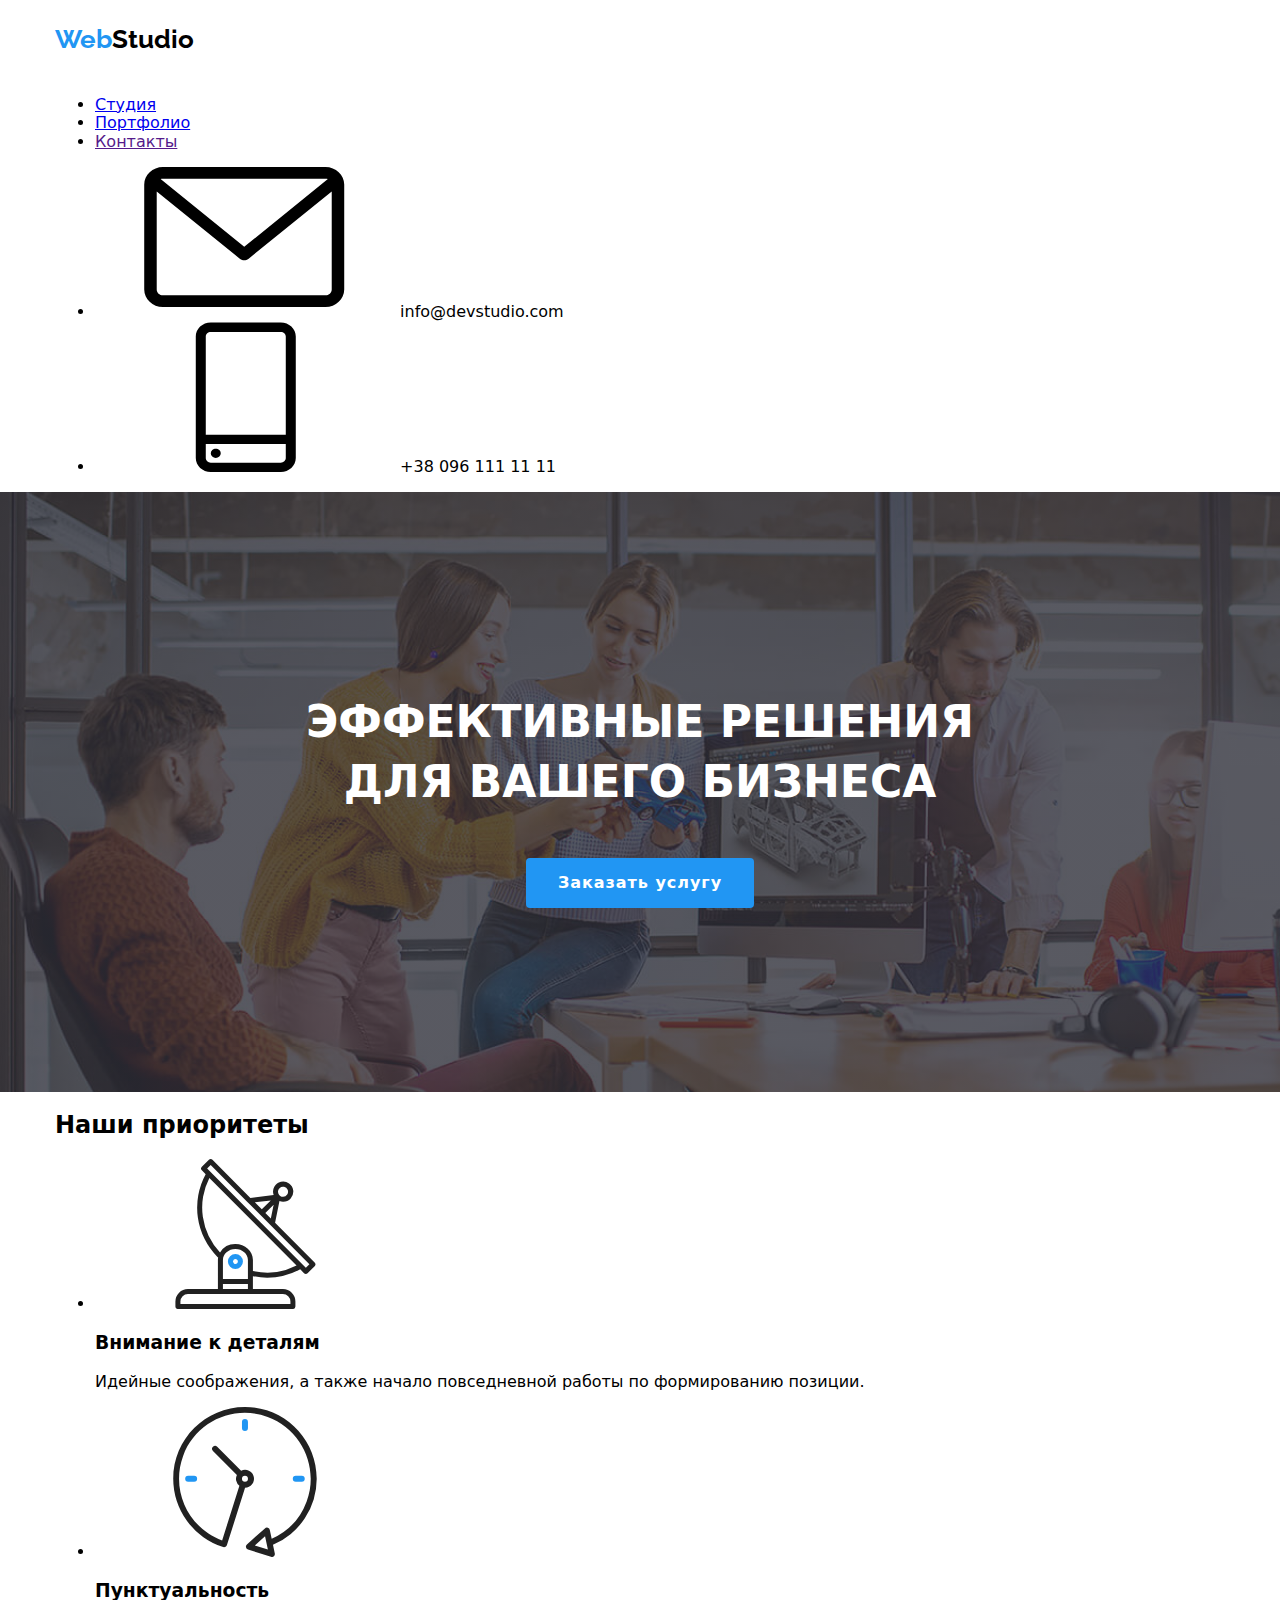
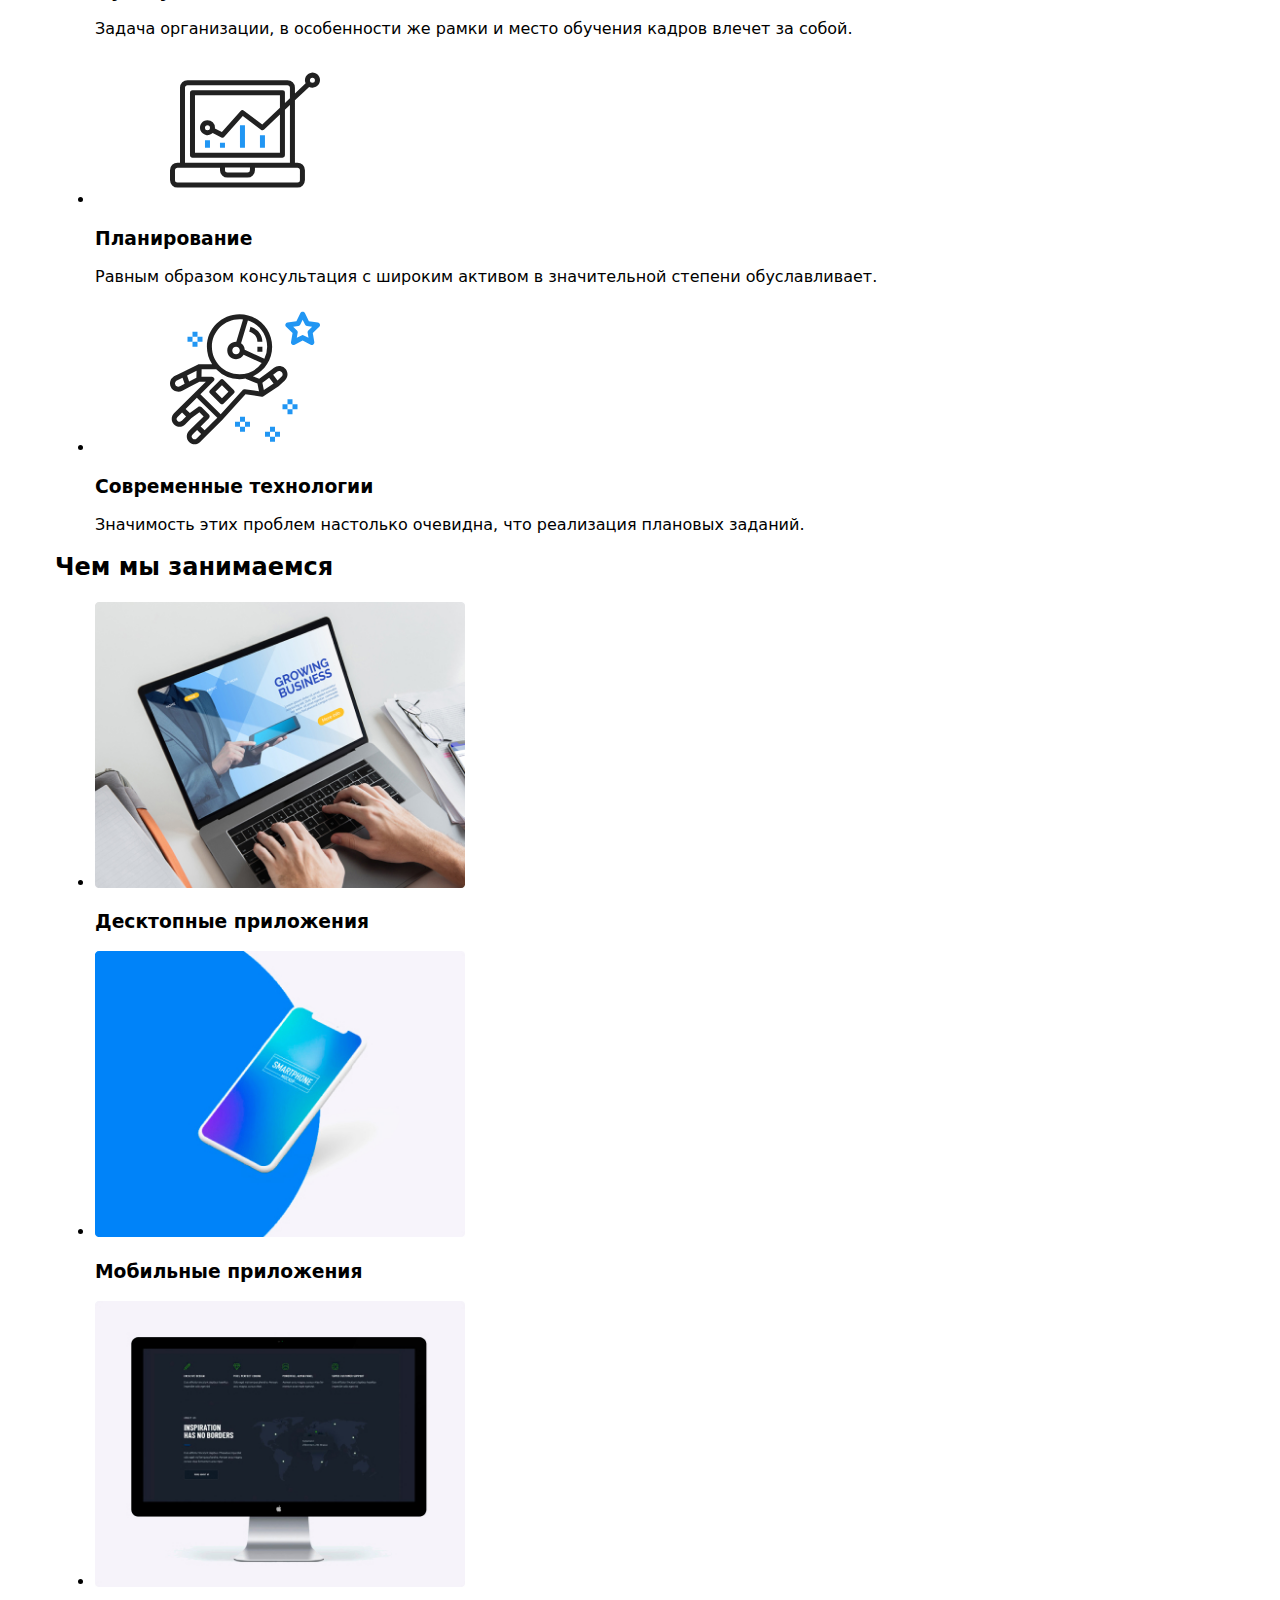
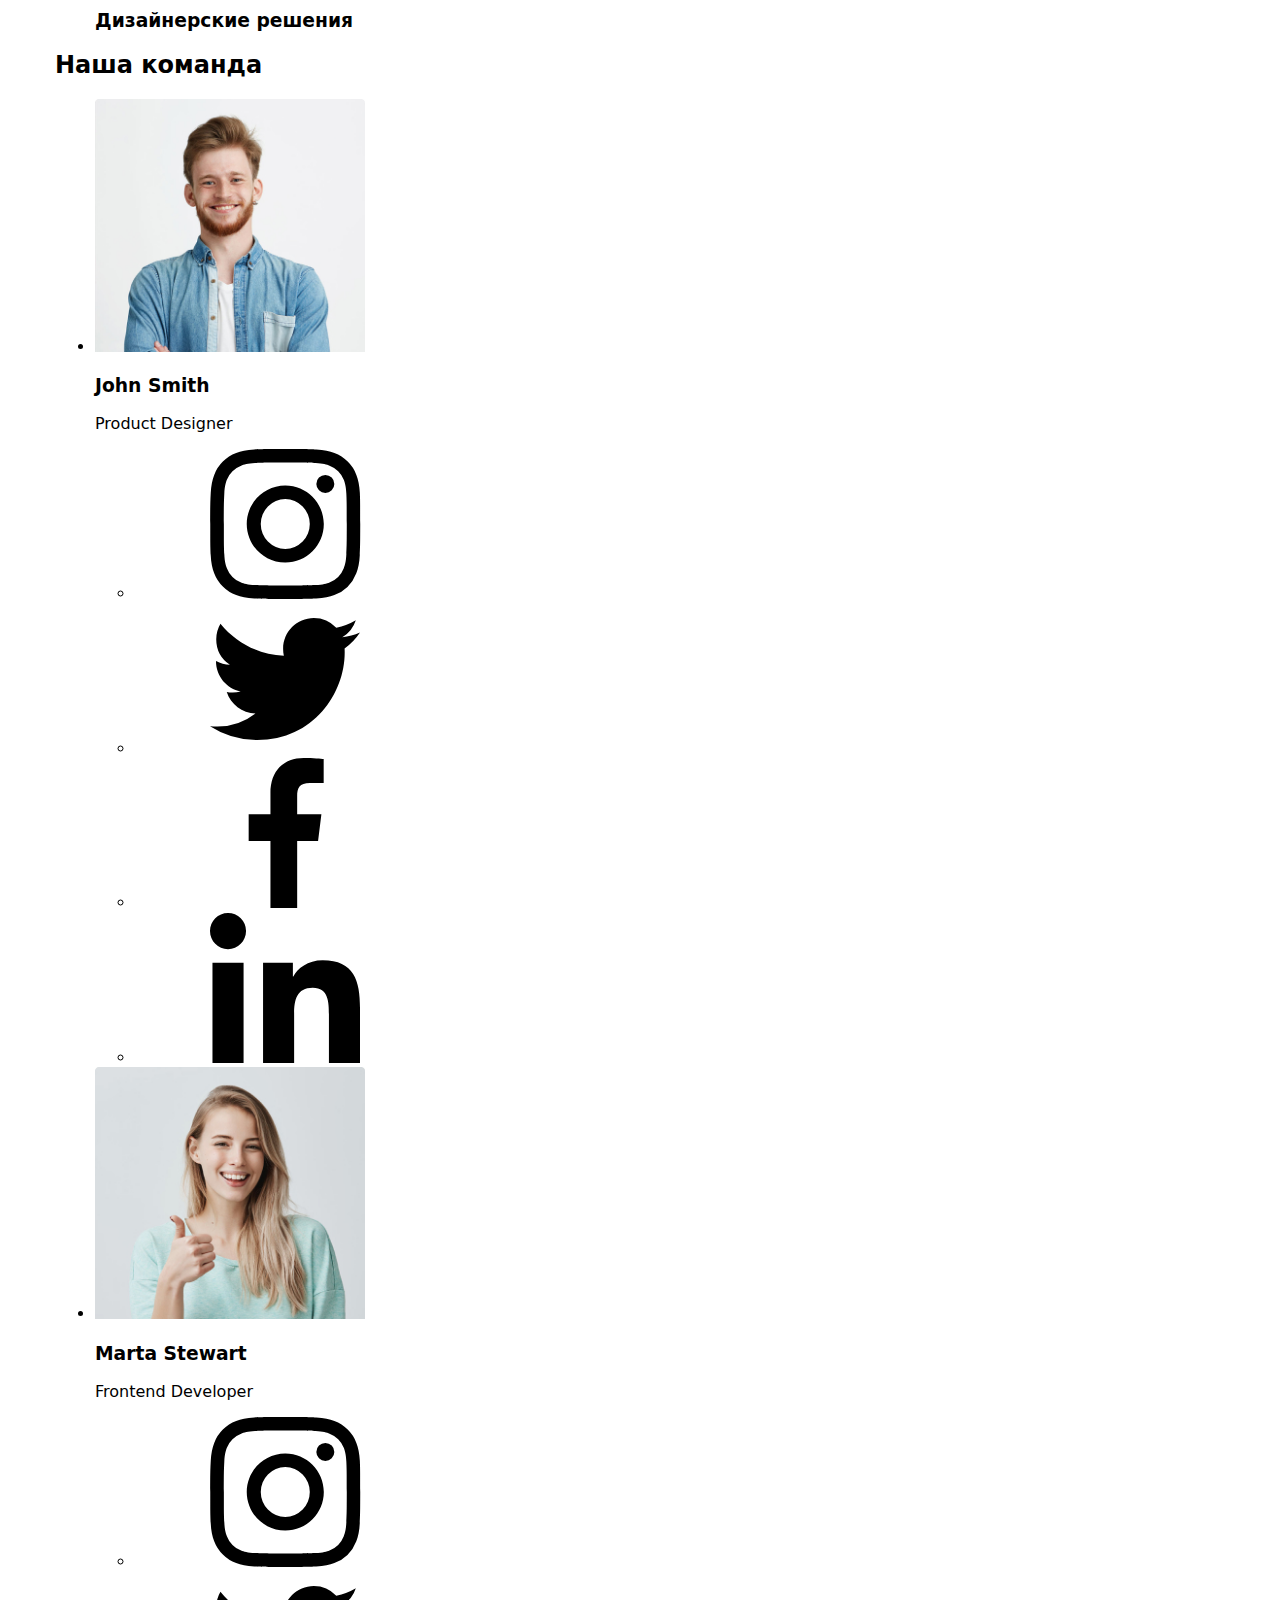
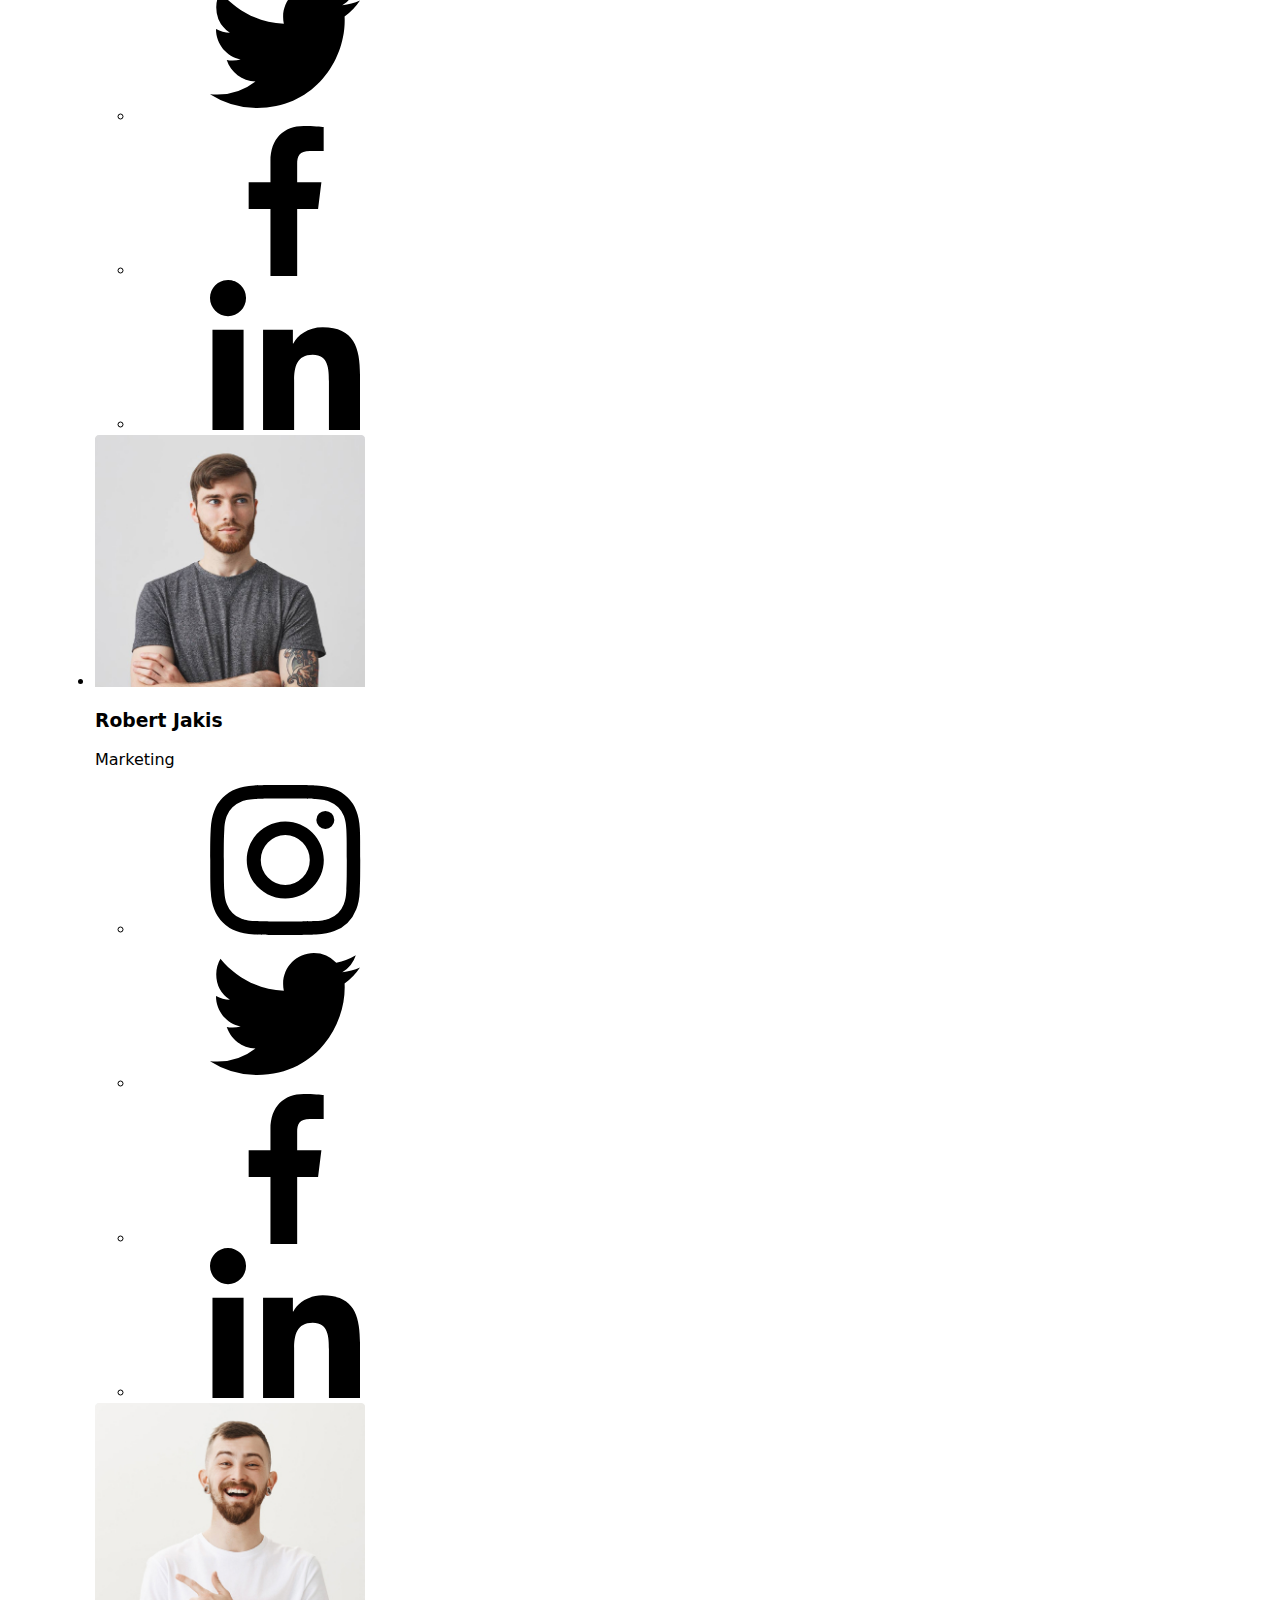
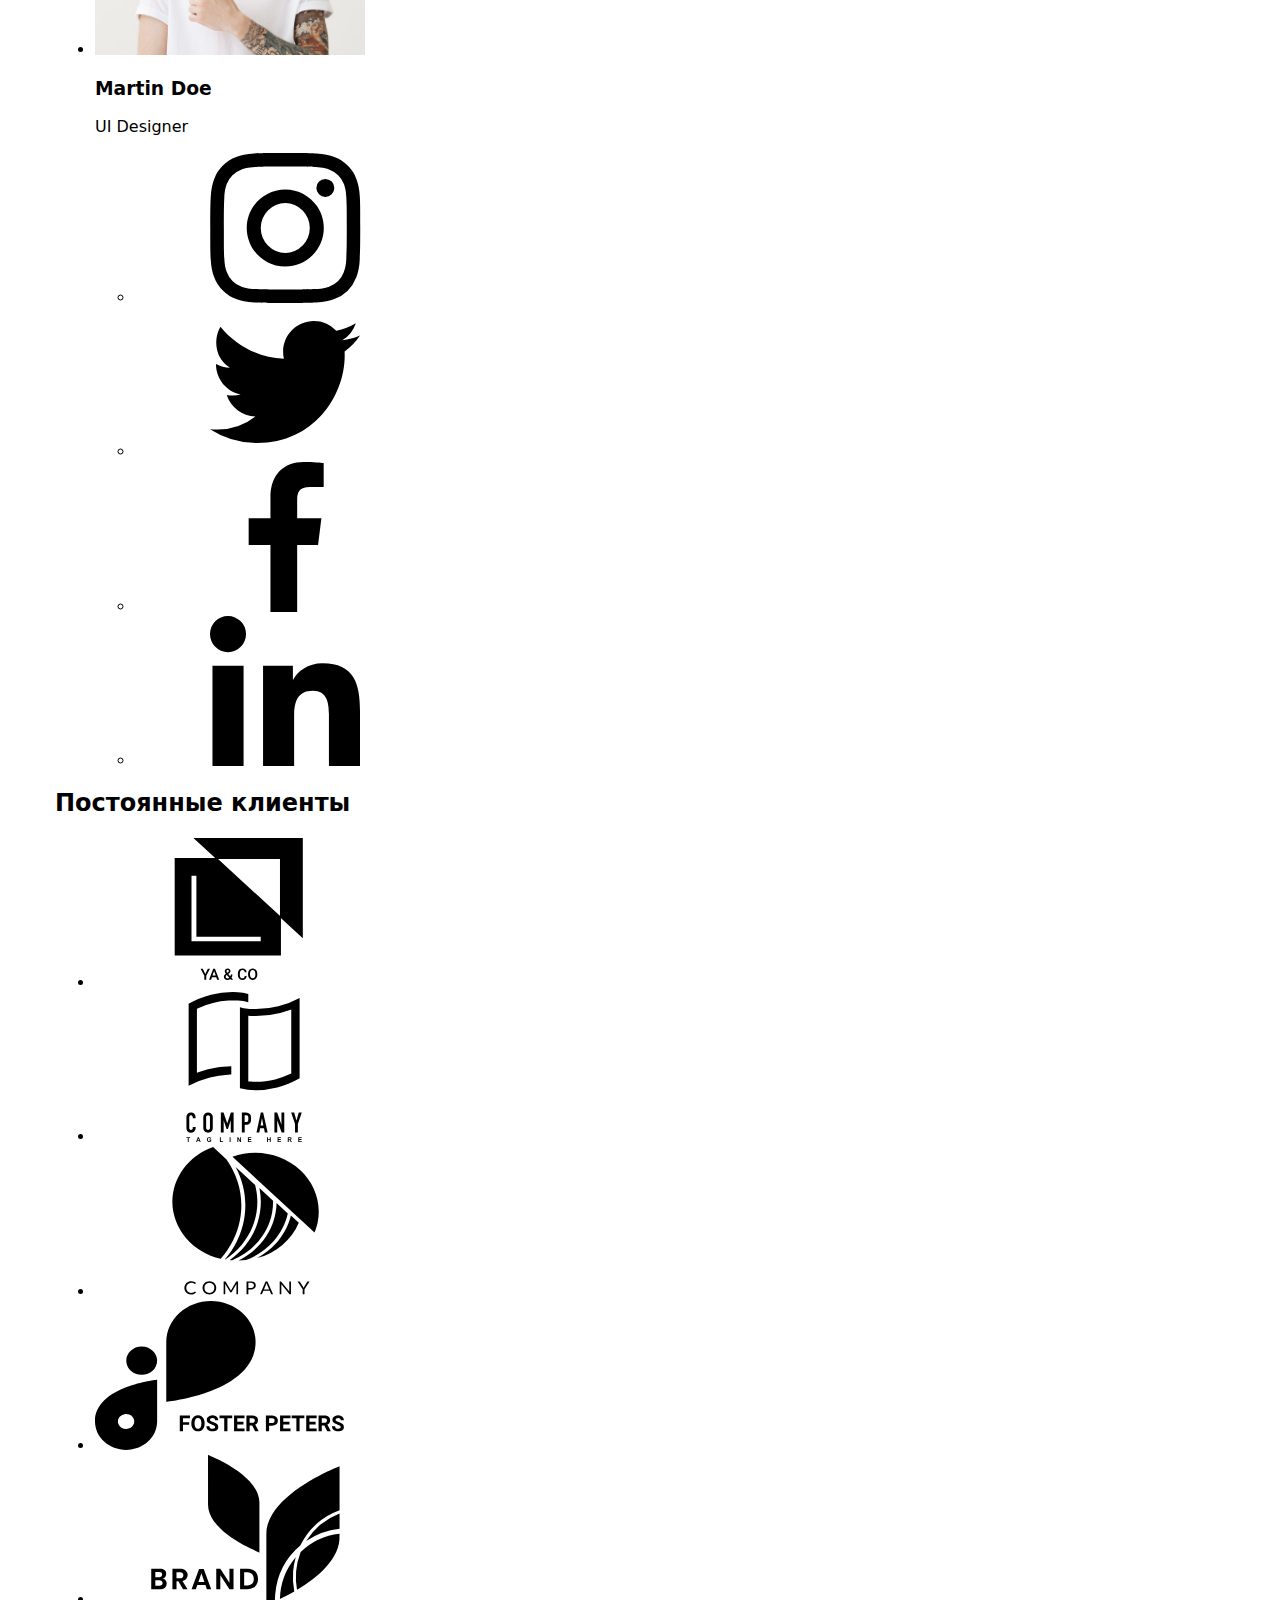
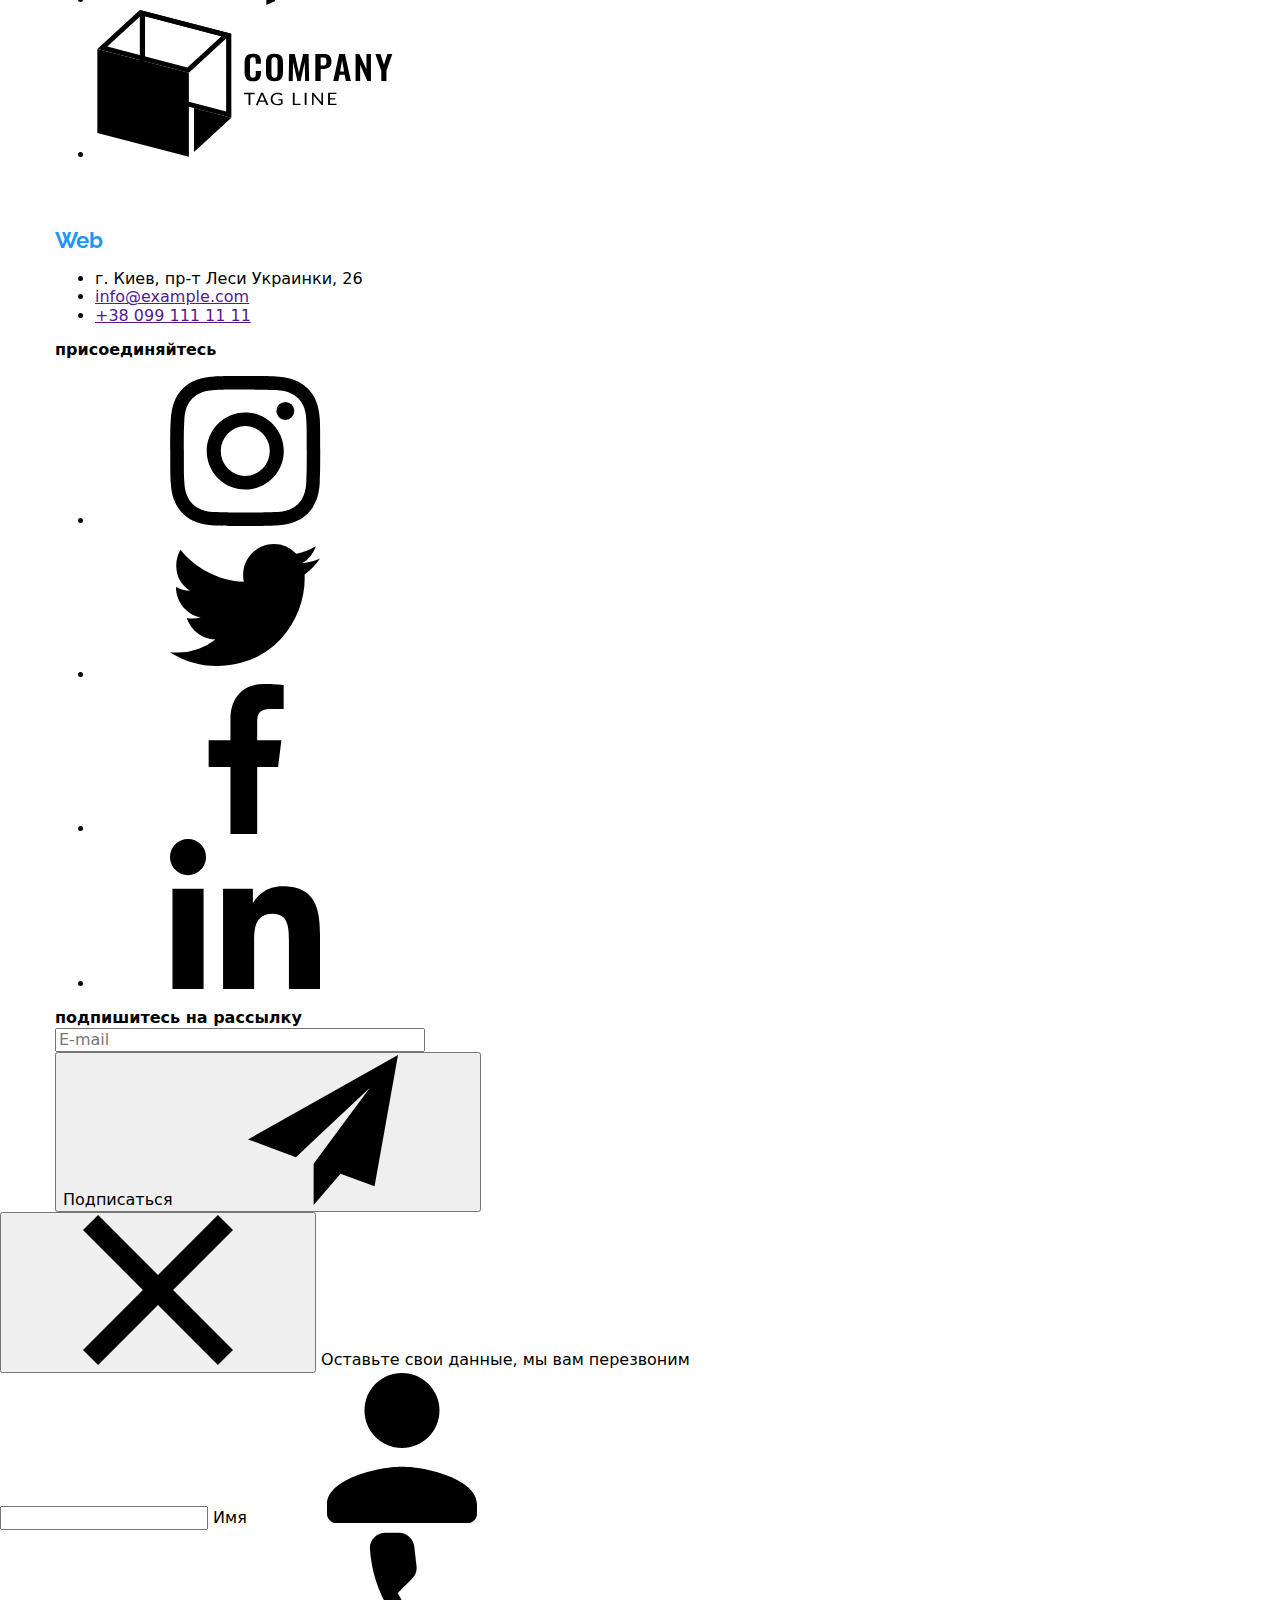
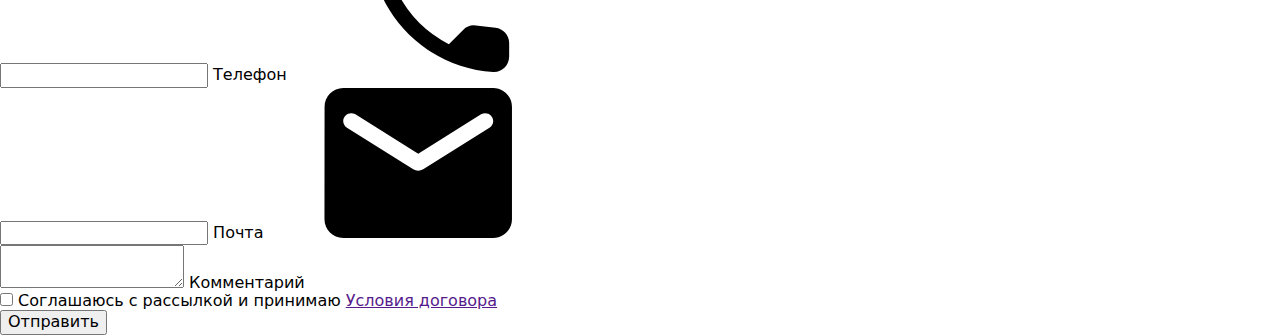
==== index.html @ 0443907f "добавляет материалы" ====
<!DOCTYPE html>
<html lang="ru">
  <head>
    <meta charset="UTF-8" />
    <meta name="viewport" content="width=device-width, initial-scale=1.0" />
    <title>Web Studio</title>
    <link
      href="https://fonts.googleapis.com/css2?family=Raleway:wght@400;700&family=Roboto:wght@400;500;700&display=swap"
      rel="stylesheet"
    />
    <link
      rel="stylesheet"
      href="https://cdnjs.cloudflare.com/ajax/libs/modern-normalize/0.6.0/modern-normalize.min.css"
    />
    <link rel="stylesheet" href="./css/headerfooter.css" />
    <link rel="stylesheet" href="./css/main.min.css" />
  </head>
  <body>
    <!-- Шапка сайта -->
    <header class="site-header container">
      <div class="nav-container">
        <nav class="site-nav nav-container">
          <a href="./index.html" class="logo link">
            <span class="logo-one">Web</span>Studio</a
          >
          <ul class="nav-list">
            <li class="item">
              <a href="./index.html" class="nav-link active">Студия</a>
            </li>
            <li class="item">
              <a href="./portfolio.html" target="_blank" class="nav-link"
                >Портфолио</a
              >
            </li>
            <li class="item">
              <a href="" target="_blank" class="nav-link">Контакты</a>
            </li>
          </ul>
        </nav>
        <ul class="contacts nav-contacts">
          <li class="item nav-icon">
            <a href="" class="link">
              <svg class="envelope decor">
                <use href="./images/symbol-defs.svg#icon-envelope"></use>
              </svg>
              info@devstudio.com</a
            >
          </li>
          <li class="item nav-icon">
            <a href="" class="link">
              <svg class="smartphone decor">
                <use href="./images/symbol-defs.svg#icon-smartphone"></use>
              </svg>
              +38 096 111 11 11</a
            >
          </li>
        </ul>
      </div>
    </header>
    <main class="uniq-content">
      <!-- Герой (главный заголовок)-->
      <section class="hero">
        <h1 class="hero-title">
          эффективные решения <br />
          для вашего бизнеса
        </h1>

        <button data-modal-open type="submit" class="link-hero">
          Заказать услугу
        </button>
      </section>
      <!-- Наши приоритеты -->
      <section class="section">
        <div class="container">
          <h2 class="visually-hidden">Наши приоритеты</h2>
          <ul class="prioritiets icon prioritets-list">
            <li class="size-item item">
              <div class="backgr">
                <svg class="size">
                  <use href="./images/symbol-defs.svg#icon-anten"></use>
                </svg>
              </div>
              <h3 class="title-three">Внимание к деталям</h3>
              <p class="paragraf">
                Идейные соображения, а также начало повседневной работы по
                формированию позиции.
              </p>
            </li>
            <li class="item size-item">
              <div class="backgr">
                <svg class="size">
                  <use href="./images/symbol-defs.svg#icon-clock"></use>
                </svg>
              </div>
              <h3 class="title-three">Пунктуальность</h3>
              <p class="paragraf">
                Задача организации, в особенности же рамки и место обучения
                кадров влечет за собой.
              </p>
            </li>
            <li class="item size-item">
              <div class="backgr">
                <svg class="size">
                  <use href="./images/symbol-defs.svg#icon-diagram"></use>
                </svg>
              </div>
              <h3 class="title-three">Планирование</h3>
              <p class="paragraf">
                Равным образом консультация с широким активом в значительной
                степени обуславливает.
              </p>
            </li>
            <li class="item size-item">
              <div class="backgr">
                <svg class="size">
                  <use href="./images/symbol-defs.svg#icon-astronaut"></use>
                </svg>
              </div>
              <h3 class="title-three">Современные технологии</h3>
              <p class="paragraf">
                Значимость этих проблем настолько очевидна, что реализация
                плановых заданий.
              </p>
            </li>
          </ul>
        </div>
      </section>
      <section class="section">
        <div class="container border">
          <h2 class="section-title">Чем мы занимаемся</h2>
          <ul class="prioritiets prioritets-list">
            <li class="item item-size">
              <img src="./images/ноутбук.jpg" alt="" width="370" />
              <h3 class="three">Десктопные приложения</h3>
            </li>
            <li class="item item-size">
              <img src="./images/box.jpg" alt="" width="370" />
              <h3 class="three">Мобильные приложения</h3>
            </li>
            <li class="item item-size">
              <img src="./images/манитор.jpg" alt="" width="370" />
              <h3 class="three">Дизайнерские решения</h3>
            </li>
          </ul>
        </div>
      </section>
      <section class="section fon">
        <div class="container">
          <h2 class="section-title padding-title">Наша команда</h2>
          <ul class="prioritiets">
            <li class="item comanda size-item">
              <img src="./images/John.jpg" alt="John Smith" width="270" />
              <h3 lang="en" class="name">John Smith</h3>
              <p class="prof">Product Designer</p>
              <ul class="list">
                <li class="socset-item">
                  <a href="" aria-label="Ссылка на Instagram" class="socset"
                    ><svg class="socset-icon">
                      <use href="./images/symbol-defs.svg#icon-instagram"></use>
                    </svg>
                  </a>
                </li>
                <li class="socset-item">
                  <a href="" aria-label="Ссылка на Twitter" class="socset"
                    ><svg class="socset-icon">
                      <use
                        href="./images/symbol-defs.svg#icon-twitter"
                      ></use></svg
                  ></a>
                </li>
                <li class="socset-item">
                  <a href="" aria-label="Ссылка на Facebook" class="socset"
                    ><svg class="socset-icon">
                      <use
                        href="./images/symbol-defs.svg#icon-facebook"
                      ></use></svg
                  ></a>
                </li>
                <li class="socset-item">
                  <a href="" aria-label="Ссылка на LinkedIn" class="socset"
                    ><svg class="socset-icon">
                      <use
                        href="./images/symbol-defs.svg#icon-linkedingrey"
                      ></use></svg
                  ></a>
                </li>
              </ul>
            </li>
            <li class="item comanda size-item">
              <img src="./images/Marta.jpg" alt="Marta Stewart" width="270" />
              <h3 lang="en" class="name">Marta Stewart</h3>
              <p class="prof">Frontend Developer</p>
              <ul class="list">
                <li class="socset-item">
                  <a href="" aria-label="Ссылка на Instagram" class="socset"
                    ><svg class="socset-icon">
                      <use href="./images/symbol-defs.svg#icon-instagram"></use>
                    </svg>
                  </a>
                </li>
                <li class="socset-item">
                  <a href="" aria-label="Ссылка на Twitter" class="socset"
                    ><svg class="socset-icon">
                      <use
                        href="./images/symbol-defs.svg#icon-twitter"
                      ></use></svg
                  ></a>
                </li>
                <li class="socset-item">
                  <a href="" aria-label="Ссылка на Facebook" class="socset"
                    ><svg class="socset-icon">
                      <use
                        href="./images/symbol-defs.svg#icon-facebook"
                      ></use></svg
                  ></a>
                </li>
                <li class="socset-item">
                  <a href="" aria-label="Ссылка на LinkedIn" class="socset"
                    ><svg class="socset-icon">
                      <use
                        href="./images/symbol-defs.svg#icon-linkedingrey"
                      ></use></svg
                  ></a>
                </li>
              </ul>
            </li>
            <li class="item comanda size-item">
              <img src="./images/Robert.jpg" alt="Robert Jakis" width="270" />
              <h3 lang="en" class="name">Robert Jakis</h3>
              <p class="prof">Marketing</p>
              <ul class="list">
                <li class="socset-item">
                  <a href="" aria-label="Ссылка на Instagram" class="socset"
                    ><svg class="socset-icon">
                      <use href="./images/symbol-defs.svg#icon-instagram"></use>
                    </svg>
                  </a>
                </li>
                <li class="socset-item">
                  <a href="" aria-label="Ссылка на Twitter" class="socset"
                    ><svg class="socset-icon">
                      <use
                        href="./images/symbol-defs.svg#icon-twitter"
                      ></use></svg
                  ></a>
                </li>
                <li class="socset-item">
                  <a href="" aria-label="Ссылка на Facebook" class="socset"
                    ><svg class="socset-icon">
                      <use
                        href="./images/symbol-defs.svg#icon-facebook"
                      ></use></svg
                  ></a>
                </li>
                <li class="socset-item">
                  <a href="" aria-label="Ссылка на LinkedIn" class="socset"
                    ><svg class="socset-icon">
                      <use
                        href="./images/symbol-defs.svg#icon-linkedingrey"
                      ></use></svg
                  ></a>
                </li>
              </ul>
            </li>
            <li class="item comanda size-item">
              <img src="./images/Martin.jpg" alt="Martin Doe" width="270" />
              <h3 lang="en" class="name">Martin Doe</h3>
              <p class="prof">UI Designer</p>
              <ul class="list">
                <li class="socset-item">
                  <a href="" aria-label="Ссылка на Instagram" class="socset"
                    ><svg class="socset-icon">
                      <use href="./images/symbol-defs.svg#icon-instagram"></use>
                    </svg>
                  </a>
                </li>
                <li class="socset-item">
                  <a href="" aria-label="Ссылка на Twitter" class="socset"
                    ><svg class="socset-icon">
                      <use
                        href="./images/symbol-defs.svg#icon-twitter"
                      ></use></svg
                  ></a>
                </li>
                <li class="socset-item">
                  <a href="" aria-label="Ссылка на Facebook" class="socset"
                    ><svg class="socset-icon">
                      <use
                        href="./images/symbol-defs.svg#icon-facebook"
                      ></use></svg
                  ></a>
                </li>
                <li class="socset-item">
                  <a href="" aria-label="Ссылка на LinkedIn" class="socset"
                    ><svg class="socset-icon">
                      <use
                        href="./images/symbol-defs.svg#icon-linkedingrey"
                      ></use></svg
                  ></a>
                </li>
              </ul>
            </li>
          </ul>
        </div>
      </section>
      <section class="section">
        <div class="container">
          <h2 class="section-title">Постоянные клиенты</h2>
          <ul class="prioritiets">
            <li class="item">
              <a href="" class="backgrlogo"
                ><svg class="logoone">
                  <use href="./images/symbol-defs.svg#icon-logo1"></use></svg
              ></a>
            </li>
            <li class="item">
              <a href="" class="backgrlogo"
                ><svg class="logotwo">
                  <use href="./images/symbol-defs.svg#icon-logo2"></use></svg
              ></a>
            </li>
            <li class="item">
              <a href="" class="backgrlogo">
                <svg class="logothree">
                  <use href="./images/symbol-defs.svg#icon-logo3"></use></svg
              ></a>
            </li>
            <li class="item">
              <a href="" class="backgrlogo"
                ><svg class="logofoure">
                  <use href="./images/symbol-defs.svg#icon-logo4"></use></svg
              ></a>
            </li>
            <li class="item">
              <a href="" class="backgrlogo"
                ><svg class="logofive">
                  <use href="./images/symbol-defs.svg#icon-logo5"></use></svg
              ></a>
            </li>
            <li class="item">
              <a href="" class="backgrlogo"
                ><svg class="logosix">
                  <use href="./images/symbol-defs.svg#icon-logo6"></use></svg
              ></a>
            </li>
          </ul>
        </div>
      </section>
    </main>
    <footer>
      <div class="footer-conteiner container">
        <div class="item-adress">
          <a href="./index.html" class="logo-footer link">
            <span class="logo-one">Web</span
            ><span class="logo-two">Studio</span></a
          >
          <ul>
            <li class="adress">г. Киев, пр-т Леси Украинки, 26</li>
            <li><a href="" class="adress-link">info@example.com</a></li>
            <li><a href="" class="adress-link">+38 099 111 11 11</a></li>
          </ul>
        </div>
        <div class="item-network">
          <b class="join">присоединяйтесь</b>
          <ul class="network">
            <li>
              <a
                href=""
                aria-label="Ссылка на Instagram"
                class="socsetfooter backgrfooter"
              >
                <svg class="socset-icon-footer">
                  <use href="./images/symbol-defs.svg#icon-instagram"></use>
                </svg>
              </a>
            </li>
            <li>
              <a
                href=""
                aria-label="Ссылка на Twitter"
                class="socsetfooter backgrfooter"
              >
                <svg class="socset-icon-footer">
                  <use href="./images/symbol-defs.svg#icon-twitter"></use></svg
              ></a>
            </li>
            <li>
              <a
                href=""
                aria-label="Ссылка на Facebook"
                class="socsetfooter backgrfooter"
              >
                <svg class="socset-icon-footer">
                  <use href="./images/symbol-defs.svg#icon-facebook"></use></svg
              ></a>
            </li>
            <li>
              <a
                href=""
                aria-label="Ссылка на LinkedIn"
                class="socsetfooter backgrfooter"
              >
                <svg class="socset-icon-footer">
                  <use
                    href="./images/symbol-defs.svg#icon-linkedingrey"
                  ></use></svg
              ></a>
            </li>
          </ul>
        </div>
        <div class="item-input">
          <b class="join">подпишитесь на рассылку</b>
          <div class="inputbutton">
            <form>
              <input
                type="email"
                name="email"
                id="emeil"
                placeholder="E-mail"
                size="40"
                class="input"
              />
            </form>
            <button type="submit" class="button">
              Подписаться<span
                ><svg class="icon-button">
                  <use href="./images/symbol-defs.svg#icon-plain"></use></svg
              ></span>
            </button>
          </div>
        </div>
      </div>
    </footer>
    <div class="backdrop is-hidden" data-modal>
      <form class="form-order" class="modal">
        <button type="button" class="button-x" data-modal-close>
          <span
            ><svg class="icon-x">
              <use href="./images/symbol-defs.svg#icon-X"></use></svg
          ></span>
        </button>
        <span class="name-order">Оставьте свои данные, мы вам перезвоним</span>
        <div class="form-window">
          <input
            type="text"
            name="name"
            id="text"
            class="input-order"
            placeholder=" "
          />

          <label for="name" class="label-order">Имя</label>
          <svg class="icon-form">
            <use href="./images/symbol-defs.svg#icon-Vector"></use>
          </svg>
        </div>
        <div class="form-window">
          <input
            type="tel"
            name="tel"
            id="telephone"
            class="input-order"
            placeholder=" "
          />

          <label for="tel" class="label-order">Телефон</label>
          <svg class="icon-form">
            <use href="./images/symbol-defs.svg#icon-tel"></use>
          </svg>
        </div>
        <div class="form-window">
          <input
            type="email"
            name="tel"
            id="mail"
            class="input-order"
            placeholder=" "
          />
          <label for="email" class="label-order">Почта</label>
          <svg class="icon-form">
            <use href="./images/symbol-defs.svg#icon-meil"></use>
          </svg>
        </div>
        <div class="form-window">
          <textarea name="comment" class="comment" placeholder=" "></textarea>

          <label for="comment" class="comment-text">Комментарий</label>
        </div>
        <div class="write">
          <label class="checkbox-label">
            <input
              class="checkbox"
              id="checkbox"
              type="checkbox"
              name="check"
            />
            <span class="icon-check"></span>
            Соглашаюсь с рассылкой и принимаю
            <a href="">Условия договора</a>
          </label>
        </div>
        <button type="submit" class="form-button">Отправить</button>
      </form>
    </div>
    <script src="./js/modal.js"></script>
  </body>
</html>
---- css/main.min.css ----
.container{margin-left:auto;margin-right:auto;width:1200px;padding-left:15px;padding-right:15px}.link{color:#000000;text-decoration:none}.logo{font-family:Raleway, sans-serif;font-size:26px;line-height:1.19;font-weight:700;display:inline-block;padding-top:24px;padding-bottom:25px;margin-right:86px}.logo-one{color:#2196f3}.logo-two{color:#fff}.logo-footer{font-family:Raleway, sans-serif;font-size:22px;line-height:1.18;font-weight:700;display:inline-block;padding-top:48px}.hero{position:relative;text-align:center;background-image:-webkit-gradient(linear, left top, right top, from(rgba(47,48,58,0.8)), to(rgba(47,48,58,0.8))),url(../images/Header.jpg);background-image:linear-gradient(to right, rgba(47,48,58,0.8), rgba(47,48,58,0.8)),url(../images/Header.jpg);max-width:1600px;height:600px;margin-left:auto;margin-right:auto}.hero-title{color:#fff;font-weight:900;font-size:44px;line-height:1.36;text-align:center;text-transform:uppercase;padding-top:200px;padding-bottom:0px;margin:0px}.link-hero{background:#2196f3;color:#fff;text-decoration:none;font-weight:700;font-size:16px;line-height:1.88;letter-spacing:0.06em;text-align:center;display:inline-block;min-width:200px;height:50px;border-radius:4px;padding:10px 32px;margin-top:46px;border:0px}.link-hero:hover,.link-hero:focus{background-color:#fff;color:#2196f3;-webkit-transition:background-color 250ms cubic-bezier(0.4, 0, 0.2, 1),color 250ms cubic-bezier(0.4, 0, 0.2, 1);transition:background-color 250ms cubic-bezier(0.4, 0, 0.2, 1),color 250ms cubic-bezier(0.4, 0, 0.2, 1);outline:none}
/*# sourceMappingURL=main.min.css.map */
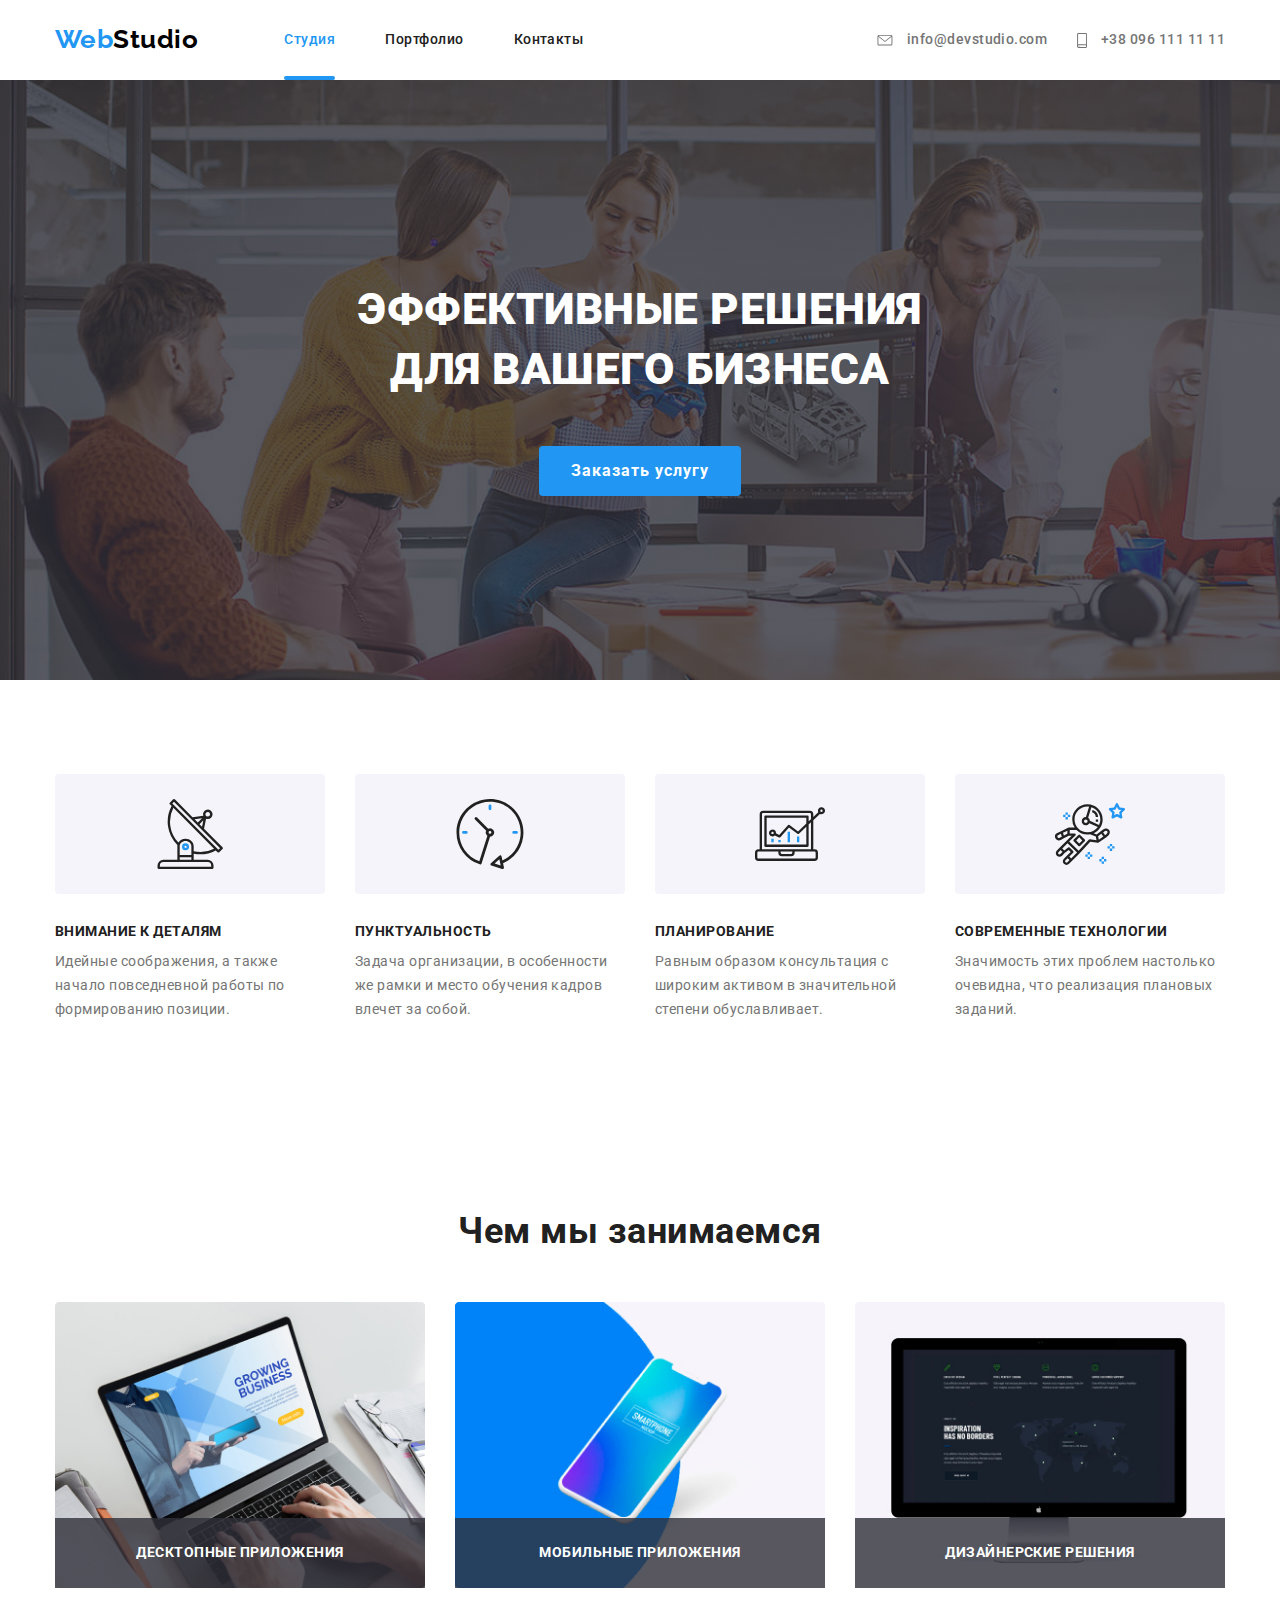
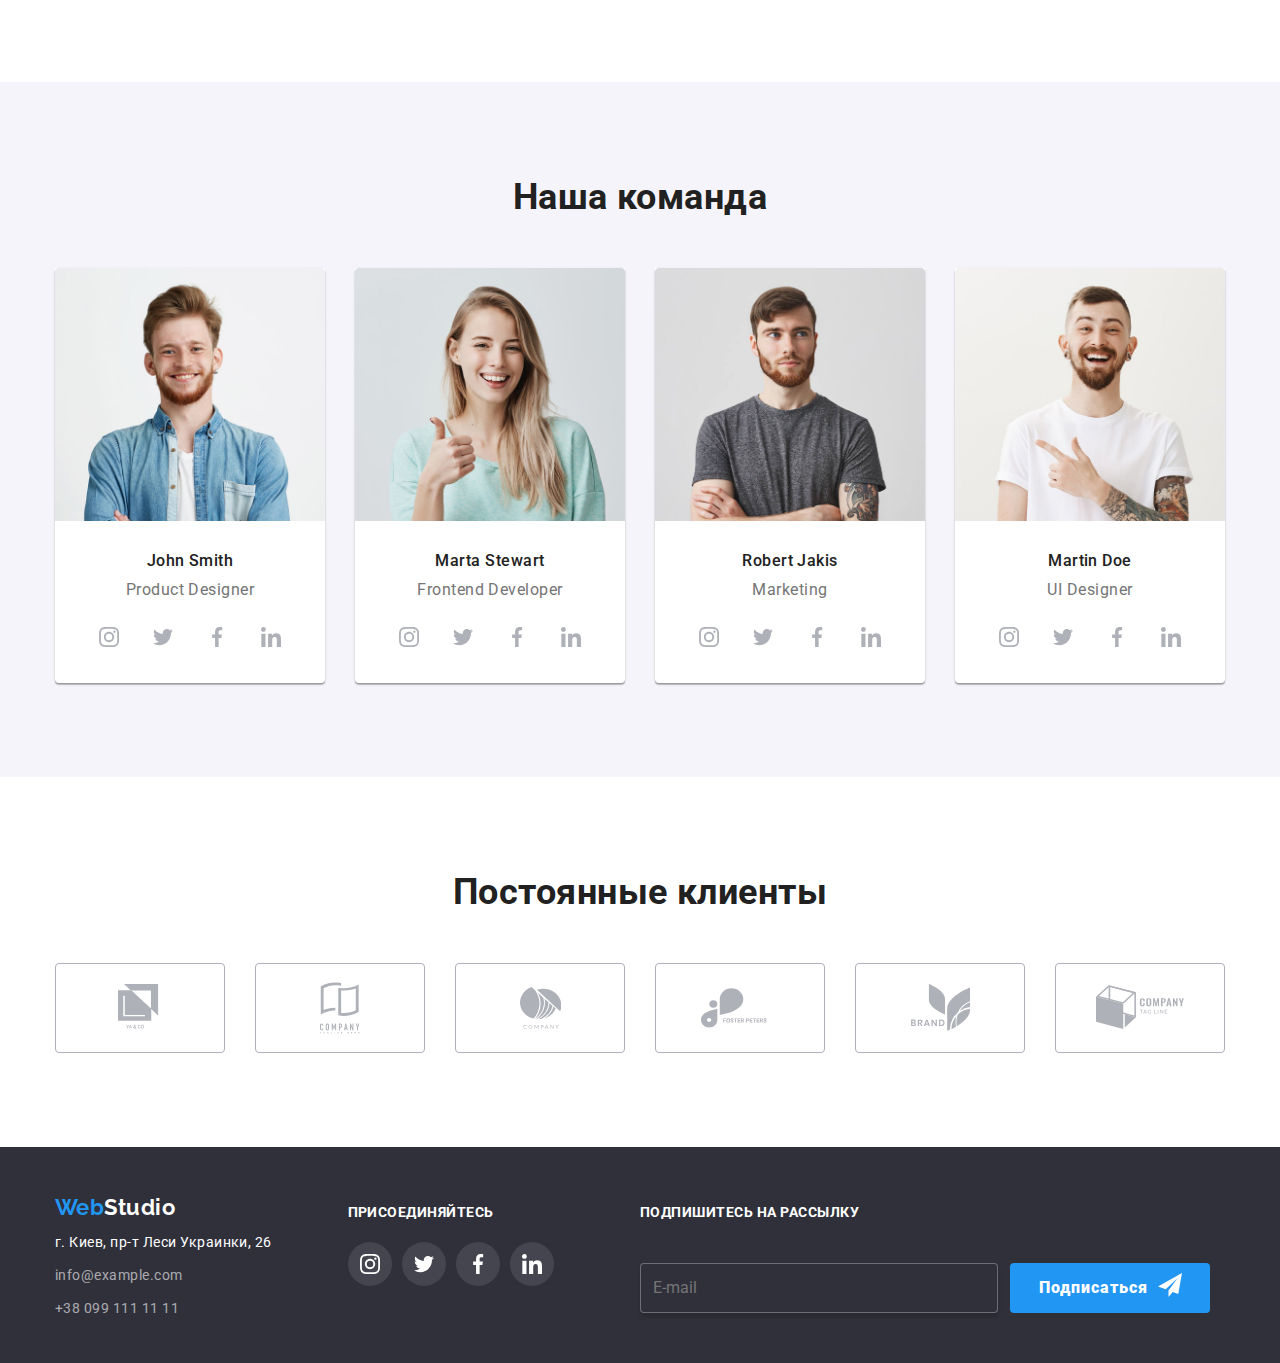
==== commit 66b096dc: "добавляет стили портфолио в scss" ====
--- a/index.html
+++ b/index.html
@@ -12,7 +12,7 @@
       rel="stylesheet"
       href="https://cdnjs.cloudflare.com/ajax/libs/modern-normalize/0.6.0/modern-normalize.min.css"
     />
-    <link rel="stylesheet" href="./css/headerfooter.css" />
+
     <link rel="stylesheet" href="./css/main.min.css" />
   </head>
   <body>
--- a/css/main.min.css
+++ b/css/main.min.css
@@ -1,2 +1,2 @@
-.container{margin-left:auto;margin-right:auto;width:1200px;padding-left:15px;padding-right:15px}.link{color:#000000;text-decoration:none}.logo{font-family:Raleway, sans-serif;font-size:26px;line-height:1.19;font-weight:700;display:inline-block;padding-top:24px;padding-bottom:25px;margin-right:86px}.logo-one{color:#2196f3}.logo-two{color:#fff}.logo-footer{font-family:Raleway, sans-serif;font-size:22px;line-height:1.18;font-weight:700;display:inline-block;padding-top:48px}.hero{position:relative;text-align:center;background-image:-webkit-gradient(linear, left top, right top, from(rgba(47,48,58,0.8)), to(rgba(47,48,58,0.8))),url(../images/Header.jpg);background-image:linear-gradient(to right, rgba(47,48,58,0.8), rgba(47,48,58,0.8)),url(../images/Header.jpg);max-width:1600px;height:600px;margin-left:auto;margin-right:auto}.hero-title{color:#fff;font-weight:900;font-size:44px;line-height:1.36;text-align:center;text-transform:uppercase;padding-top:200px;padding-bottom:0px;margin:0px}.link-hero{background:#2196f3;color:#fff;text-decoration:none;font-weight:700;font-size:16px;line-height:1.88;letter-spacing:0.06em;text-align:center;display:inline-block;min-width:200px;height:50px;border-radius:4px;padding:10px 32px;margin-top:46px;border:0px}.link-hero:hover,.link-hero:focus{background-color:#fff;color:#2196f3;-webkit-transition:background-color 250ms cubic-bezier(0.4, 0, 0.2, 1),color 250ms cubic-bezier(0.4, 0, 0.2, 1);transition:background-color 250ms cubic-bezier(0.4, 0, 0.2, 1),color 250ms cubic-bezier(0.4, 0, 0.2, 1);outline:none}
+.container{margin-left:auto;margin-right:auto;width:1200px;padding-left:15px;padding-right:15px}.visually-hidden{position:absolute;width:1px;height:1px;margin:-1px;border:0px;padding:0px;clip:rect(0 0 0 0);overflow:hidden}.link{color:#000000;text-decoration:none}.link:hover,.link:focus{color:#2196f3}body{background-color:#fff;color:#757575;font-family:Roboto, sans-serif;letter-spacing:0.03em}ul{list-style:none;margin:0px;padding:0px}h2,h3{color:#212121}footer{background:#2f303a;margin-left:auto;margin-right:auto}button{font-family:inherit}img{display:block;max-width:100%;height:auto}.site-nav{position:relative;font-size:14px;line-height:1.14;color:#212121;font-weight:500}.active::after{content:"";position:absolute;width:100%;height:4px;left:0;bottom:0;background-color:#2196f3;border-radius:2px}.nav-container{display:-webkit-box;display:-ms-flexbox;display:flex}.nav-list{display:-webkit-box;display:-ms-flexbox;display:flex}.nav-list .item{margin-right:50px}.nav-list .item:last-child{margin-right:0px}.nav-contacts{display:-webkit-box;display:-ms-flexbox;display:flex;margin-left:auto}.nav-contacts .item{display:-webkit-box;display:-ms-flexbox;display:flex;margin-right:30px}.nav-contacts .item:last-child{margin-right:0px;text-align:center}.nav-link{text-decoration:none;color:#212121;display:block;padding-top:32px;padding-bottom:32px;-webkit-transition:color 250ms cubic-bezier(0.4, 0, 0.2, 1);transition:color 250ms cubic-bezier(0.4, 0, 0.2, 1)}.nav-link.active{color:#2196f3}.nav-link:hover{color:#2196f3}.adress{color:#fff;font-size:14px;line-height:1.71;padding-top:10px}.adress-link{color:rgba(255,255,255,0.6);text-decoration:none;font-size:14px;line-height:1.71;display:inline-block;padding-top:9px;-webkit-transition:color 250ms cubic-bezier(0.4, 0, 0.2, 1);transition:color 250ms cubic-bezier(0.4, 0, 0.2, 1)}.adress-link:hover,.adress-link:focus{color:#2196f3}.contacts .link{color:#757575;text-decoration:none;font-size:14px;line-height:1.14;font-weight:500;display:block;padding-top:32px;padding-bottom:32px;-webkit-transition:color 250ms cubic-bezier(0.4, 0, 0.2, 1);transition:color 250ms cubic-bezier(0.4, 0, 0.2, 1)}.contacts .link:hover,.contacts .link:focus{color:#2196f3}.envelope{width:16px;height:11.2px}.nav-icon:hover .link .envelope,.nav-icon:focus .link .envelope{fill:#2196f3}.smartphone{width:10px;height:15px}.nav-icon:hover .link .smartphone,.nav-icon:focus .link .smartphone{fill:#2196f3}.decor{margin-right:10px;fill:#757575;vertical-align:middle}.join{color:#fff;font-size:14px;line-height:1.14;text-transform:uppercase;display:-webkit-inline-box;display:-ms-inline-flexbox;display:inline-flex;padding-top:58px;padding-bottom:21px}.network{display:-webkit-box;display:-ms-flexbox;display:flex;text-decoration:none}.backgrfooter{display:-webkit-box;display:-ms-flexbox;display:flex;-webkit-box-pack:center;-ms-flex-pack:center;justify-content:center;-webkit-box-align:center;-ms-flex-align:center;align-items:center;width:44px;height:44px;background-color:rgba(255,255,255,0.1);margin-right:10px;fill:#fff;border-radius:50%;-webkit-transition:background-color 250ms cubic-bezier(0.4, 0, 0.2, 1);transition:background-color 250ms cubic-bezier(0.4, 0, 0.2, 1)}.backgrfooter:hover{background-color:#2196f3}.socset-icon-footer{width:20px;height:20px}.button{display:-webkit-inline-box;display:-ms-inline-flexbox;display:inline-flex;color:#fff;background:#2196f3;font-weight:900;font-size:16px;line-height:1.88;text-decoration:none;letter-spacing:0.06em;border-radius:4px;border:0px;min-width:200px;height:50px;padding:10px 29px;margin-top:21px;margin-bottom:50px;margin-left:12px;outline:none}.button:hover,.button:focus{background-color:#fff;color:#2196f3;-webkit-transition:background-color 250ms cubic-bezier(0.4, 0, 0.2, 1),color 250ms cubic-bezier(0.4, 0, 0.2, 1);transition:background-color 250ms cubic-bezier(0.4, 0, 0.2, 1),color 250ms cubic-bezier(0.4, 0, 0.2, 1);outline:none}.icon-button{width:24px;height:24px;margin-left:10px;fill:#fff;background-size:contain;background-position:center}.button:hover .icon-button,.button:focus .icon-button{fill:#2196f3;-webkit-transition:fill 250ms cubic-bezier(0.4, 0, 0.2, 1);transition:fill 250ms cubic-bezier(0.4, 0, 0.2, 1)}.footer-conteiner{display:-webkit-box;display:-ms-flexbox;display:flex;-webkit-box-pack:justify;-ms-flex-pack:justify;justify-content:space-between}.item-adress{width:calc(25% - 30px)}.item-network{width:calc(25% - 30px)}.item-input{width:calc(50%)}.inputbutton{display:-webkit-inline-box;display:-ms-inline-flexbox;display:inline-flex;width:570px}.input{width:358px;height:50px;border:1px solid rgba(255,255,255,0.3);-webkit-box-sizing:border-box;box-sizing:border-box;-webkit-box-shadow:0px 4px 4px rgba(0,0,0,0.15);box-shadow:0px 4px 4px rgba(0,0,0,0.15);border-radius:4px;margin-top:21px;margin-bottom:50px;background-color:#2f303a;padding-left:12px;padding-right:12px}.logo{font-family:Raleway, sans-serif;font-size:26px;line-height:1.19;font-weight:700;display:inline-block;padding-top:24px;padding-bottom:25px;margin-right:86px}.logo-one{color:#2196f3}.logo-two{color:#fff}.logo-footer{font-family:Raleway, sans-serif;font-size:22px;line-height:1.18;font-weight:700;display:inline-block;padding-top:48px}.hero{position:relative;text-align:center;background-image:-webkit-gradient(linear, left top, right top, from(rgba(47,48,58,0.8)), to(rgba(47,48,58,0.8))),url(../images/Header.jpg);background-image:linear-gradient(to right, rgba(47,48,58,0.8), rgba(47,48,58,0.8)),url(../images/Header.jpg);max-width:1600px;height:600px;margin-left:auto;margin-right:auto}.hero-title{color:#fff;font-weight:900;font-size:44px;line-height:1.36;text-align:center;text-transform:uppercase;padding-top:200px;padding-bottom:0px;margin:0px}.link-hero{background:#2196f3;color:#fff;text-decoration:none;font-weight:700;font-size:16px;line-height:1.88;letter-spacing:0.06em;text-align:center;display:inline-block;min-width:200px;height:50px;border-radius:4px;padding:10px 32px;margin-top:46px;border:0px}.link-hero:hover,.link-hero:focus{background-color:#fff;color:#2196f3;-webkit-transition:background-color 250ms cubic-bezier(0.4, 0, 0.2, 1),color 250ms cubic-bezier(0.4, 0, 0.2, 1);transition:background-color 250ms cubic-bezier(0.4, 0, 0.2, 1),color 250ms cubic-bezier(0.4, 0, 0.2, 1);outline:none}.prioritiets{display:-webkit-box;display:-ms-flexbox;display:flex}.prioritiets .item+.item{margin-left:30px}.prioritets-list{margin-bottom:94px}.icon{margin-top:94px}.size-item{width:calc((100% - 30px * 3) / 4)}.item{position:relative}.backgr{display:-webkit-box;display:-ms-flexbox;display:flex;-webkit-box-pack:center;-ms-flex-pack:center;justify-content:center;-webkit-box-align:center;-ms-flex-align:center;align-items:center;background-color:#f5f4fa;border-radius:4px;height:120px}.size{width:70px;height:70px}.title-three{font-size:14px;line-height:1.14;text-transform:uppercase;margin-top:30px;margin-bottom:0px}.paragraf{font-size:14px;line-height:1.71;margin-top:10px;margin-bottom:0px}.item-size{width:calc((100% - 30px * 2) / 3)}.three{position:absolute;color:#fff;background:rgba(47,48,58,0.8);font-size:14px;line-height:1.14;text-align:center;text-transform:uppercase;margin-top:0px;margin-bottom:0px;padding:27px;width:100%;bottom:0}.fon{background:#f5f4fa}.section-title{font-size:36px;line-height:1.17;text-align:center;padding-top:94px;margin-bottom:0px;margin-top:0px;padding-bottom:50px}.padding-title{padding-top:94px}.comanda{-webkit-box-shadow:0px 2px 1px rgba(0,0,0,0.2),0px 1px 1px rgba(0,0,0,0.14),0px 1px 3px rgba(0,0,0,0.12);box-shadow:0px 2px 1px rgba(0,0,0,0.2),0px 1px 1px rgba(0,0,0,0.14),0px 1px 3px rgba(0,0,0,0.12);border-radius:4px;background:#fff;margin-bottom:94px}.name{font-weight:500;font-size:16px;line-height:1.19;margin-top:30px;margin-bottom:0px;text-align:center}.prof{font-weight:400;font-size:16px;line-height:1.19;margin-top:10px;margin-bottom:0px;text-align:center}.list{display:-webkit-inline-box;display:-ms-inline-flexbox;display:inline-flex;width:206px;margin-right:32px;margin-left:32px;margin-top:16px}.socset-item{margin-bottom:24px;margin-right:10px}.socset-item:nth-child(4){margin-right:0px}.socset{display:-webkit-box;display:-ms-flexbox;display:flex;-webkit-box-pack:center;-ms-flex-pack:center;justify-content:center;-webkit-box-align:center;-ms-flex-align:center;align-items:center;width:44px;height:44px;border-radius:50%;-webkit-transition:background-color 250ms cubic-bezier(0.4, 0, 0.2, 1),color 250ms cubic-bezier(0.4, 0, 0.2, 1);transition:background-color 250ms cubic-bezier(0.4, 0, 0.2, 1),color 250ms cubic-bezier(0.4, 0, 0.2, 1)}.socset:hover,.socset:focus{background-color:#2196f3}.socset-icon{width:20px;height:20px;-webkit-box-align:center;-ms-flex-align:center;align-items:center;fill:#afb1b8;display:block;-webkit-transition:background-color 250ms cubic-bezier(0.4, 0, 0.2, 1),fill 250ms cubic-bezier(0.4, 0, 0.2, 1);transition:background-color 250ms cubic-bezier(0.4, 0, 0.2, 1),fill 250ms cubic-bezier(0.4, 0, 0.2, 1)}.socset:hover .socset-icon,.socset:focus .socset-icon{fill:#fff}.backgrlogo{display:-webkit-box;display:-ms-flexbox;display:flex;-webkit-box-pack:center;-ms-flex-pack:center;justify-content:center;-webkit-box-align:center;-ms-flex-align:center;align-items:center;width:170px;height:90px;border:1px solid #afb1b8;border-radius:4px;margin-bottom:94px;-webkit-transition:all 250ms cubic-bezier(0.4, 0, 0.2, 1);transition:all 250ms cubic-bezier(0.4, 0, 0.2, 1)}.backgrlogo:hover,.backgrlogo:focus{border:1px solid #2196f3}.logoone{fill:#afb1b8;width:44px;height:49px;-webkit-transition:fill 250ms cubic-bezier(0.4, 0, 0.2, 1);transition:fill 250ms cubic-bezier(0.4, 0, 0.2, 1)}.backgrlogo:hover .logoone,.backgrlogo:focus .logoone{fill:#2196f3}.logotwo{fill:#afb1b8;width:40px;height:52px;-webkit-transition:fill 250ms cubic-bezier(0.4, 0, 0.2, 1);transition:fill 250ms cubic-bezier(0.4, 0, 0.2, 1)}.backgrlogo:hover .logotwo,.backgrlogo:focus .logotwo{fill:#2196f3}.logothree{fill:#afb1b8;width:41px;height:42.5px;-webkit-transition:fill 250ms cubic-bezier(0.4, 0, 0.2, 1);transition:fill 250ms cubic-bezier(0.4, 0, 0.2, 1)}.backgrlogo:hover .logothree,.backgrlogo:focus .logothree{fill:#2196f3}.logofoure{fill:#afb1b8;width:79px;height:42px;-webkit-transition:fill 250ms cubic-bezier(0.4, 0, 0.2, 1);transition:fill 250ms cubic-bezier(0.4, 0, 0.2, 1)}.backgrlogo:hover .logofoure,.backgrlogo:focus .logofoure{fill:#2196f3}.logofive{fill:#afb1b8;width:59px;height:47px;-webkit-transition:fill 250ms cubic-bezier(0.4, 0, 0.2, 1);transition:fill 250ms cubic-bezier(0.4, 0, 0.2, 1)}.backgrlogo:hover .logofive,.backgrlogo:focus .logofive{fill:#2196f3}.logosix{fill:#afb1b8;width:88px;height:45px;-webkit-transition:fill 250ms cubic-bezier(0.4, 0, 0.2, 1);transition:fill 250ms cubic-bezier(0.4, 0, 0.2, 1)}.backgrlogo:hover .logosix,.backgrlogo:focus .logosix{fill:#2196f3}.backdrop{display:-webkit-box;display:-ms-flexbox;display:flex;position:fixed;top:0;margin:auto;width:100%;height:100%;opacity:1;background-color:rgba(0,0,0,0.2);visibility:visible;-webkit-transition:opacity 250ms cubic-bezier(0.4, 0, 0.2, 1),visibility 250ms cubic-bezier(0.4, 0, 0.2, 1);transition:opacity 250ms cubic-bezier(0.4, 0, 0.2, 1),visibility 250ms cubic-bezier(0.4, 0, 0.2, 1);-webkit-box-pack:center;-ms-flex-pack:center;justify-content:center;-webkit-box-align:center;-ms-flex-align:center;align-items:center}.backdrop.is-hidden{visibility:hidden;pointer-events:none;opacity:0}.form-order{position:relative;padding:40px;max-width:528px;text-align:center;margin-top:0px;-webkit-box-shadow:0px 2px 1px rgba(0,0,0,0.2),0px 1px 1px rgba(0,0,0,0.14),0px 1px 3px rgba(0,0,0,0.12);box-shadow:0px 2px 1px rgba(0,0,0,0.2),0px 1px 1px rgba(0,0,0,0.14),0px 1px 3px rgba(0,0,0,0.12);border-radius:4px;background-color:#fff}.form-window{position:relative;margin-top:30px}.name-order{font-weight:700;font-size:20px;line-height:1.15;text-align:center;letter-spacing:0.03em;color:#212121;margin:0px;padding:0px}.label-order{position:absolute;top:50%;left:42px;margin:0px;-webkit-transform:translateY(-50%);transform:translateY(-50%);line-height:40px;-webkit-transition:-webkit-transform 250ms linear;transition:-webkit-transform 250ms linear;transition:transform 250ms linear;transition:transform 250ms linear, -webkit-transform 250ms linear;font-size:14px}.input-order:focus+.label-order,.input-order:not(:placeholder-shown)+.label-order{color:#2196f3;-webkit-transform:translate(-55%, -130%);transform:translate(-55%, -130%)}.icon-form{position:absolute;top:50%;-webkit-transform:translateY(-50%);transform:translateY(-50%);left:19px;width:15px;height:15px}.input-order{width:100%;height:40px;border:1px solid rgba(33,33,33,0.2);border-radius:4px;padding:12px 42px;margin:0px;outline:none;font-size:14px}.input-order:hover,.input-order:focus{border:1px solid #2196f3}.input-order:focus ~ .icon-form{fill:#2196f3;-webkit-transition:fill 250ms linear;transition:fill 250ms linear}.write{width:100%}.write a{color:#2196f3}.checkbox-label{display:inline-block}.checkbox{-webkit-appearance:none;-moz-appearance:none;appearance:none;position:absolute}.icon-check{display:inline-block;width:15px;height:15px;border:2px solid #212121;border-radius:2px}.checkbox:checked+.icon-check{background-color:#2196f3;border-color:transparent;background-image:url(../images/V.svg);background-size:contain;background-repeat:no-repeat;background-origin:border-box}.button-x{width:30px;height:30px;position:absolute;margin:0px;padding:0px;top:0px;right:0px;border:1px;border-radius:50px;background-color:#fff;border:1px solid rgba(0,0,0,0.1);-webkit-transform:translate(-30%, 20%);transform:translate(-30%, 20%);outline:none}.button-x:hover{fill:#2196f3}.icon-x{width:11px;height:11px}textarea{resize:none;outline:none}.comment{width:100%;border:1px solid rgba(33,33,33,0.2);height:120px;border-radius:4px;margin:0px;margin-top:30px;padding:12px 16px}.comment:hover,.comment:focus{border:1px solid #2196f3}.comment-text{position:absolute;top:40px;left:16px;-webkit-transition:-webkit-transform 250ms linear;transition:-webkit-transform 250ms linear;transition:transform 250ms linear;transition:transform 250ms linear, -webkit-transform 250ms linear}.comment:focus+.comment-text,.comment:focus:not(:placeholder-shown)+.comment-text{color:#2196f3;-webkit-transform:translate(-15%, -150%);transform:translate(-15%, -150%);outline:none}.form-button{display:inline-block;background:#2196f3;color:#fff;font-weight:700;font-size:16px;line-height:1.88;letter-spacing:0.06em;text-align:center;min-width:200px;height:50px;border-radius:4px;padding:10px 32px;margin-top:30px;border:0px}.form-button:hover,.form-button:focus{-webkit-box-shadow:0px 4px 4px rgba(0,0,0,0.15);box-shadow:0px 4px 4px rgba(0,0,0,0.15);outline:none}
 /*# sourceMappingURL=main.min.css.map */